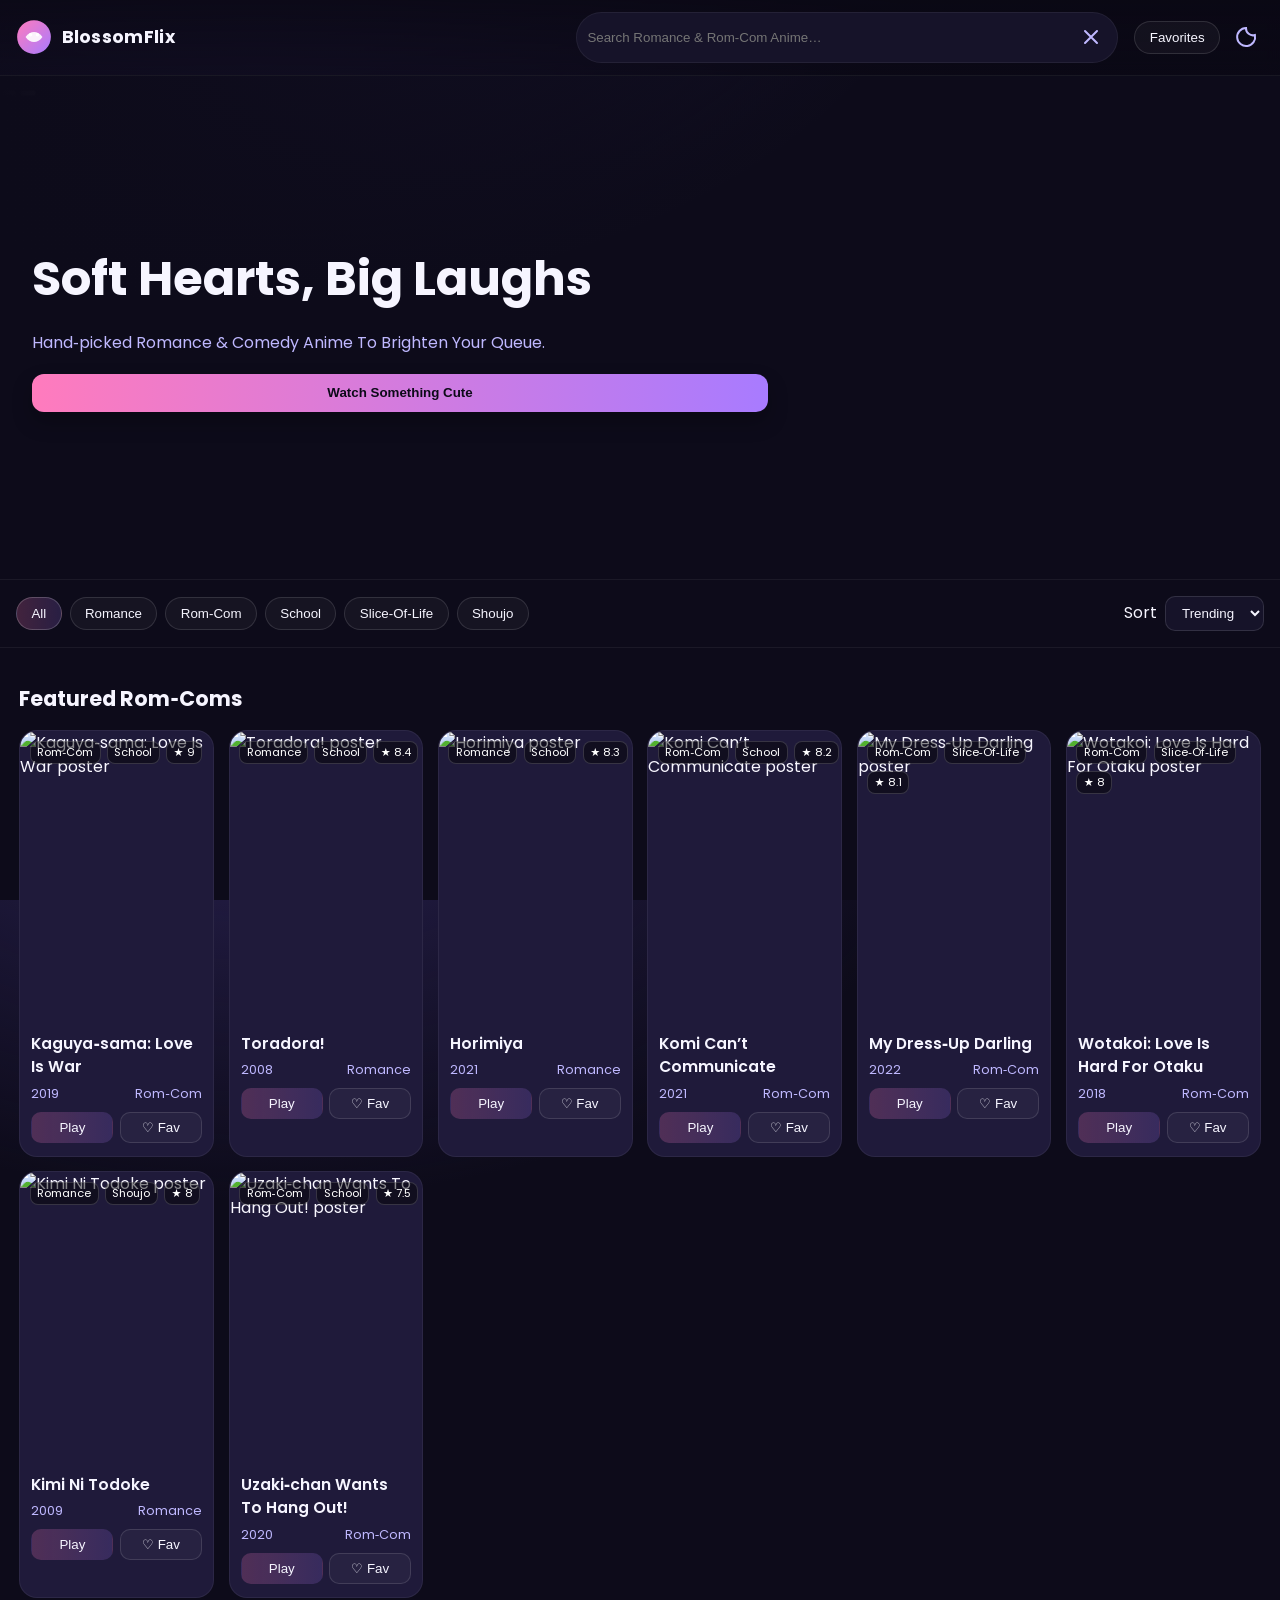
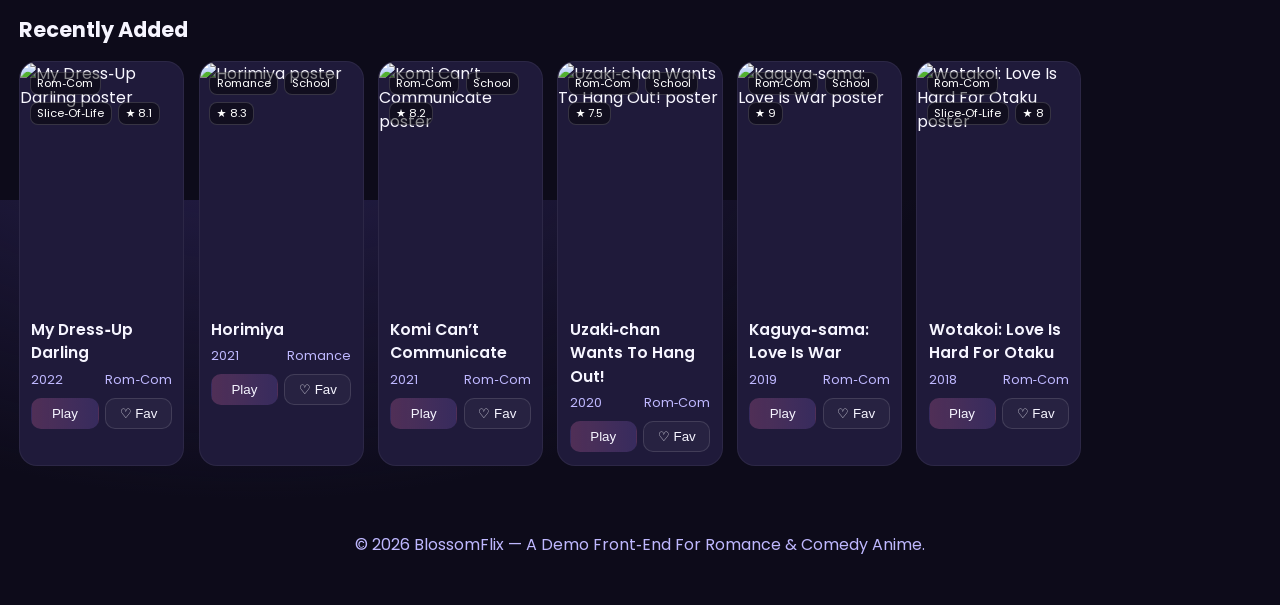
==== index.html @ ffd016f3 "Add files via upload" ====
<!DOCTYPE html>
<html lang="en">
<head>
  <meta charset="UTF-8" />
  <meta name="viewport" content="width=device-width, initial-scale=1.0" />
  <title>BlossomFlix • Romance & Comedy Anime</title>
  <link rel="preconnect" href="https://fonts.googleapis.com">
  <link rel="preconnect" href="https://fonts.gstatic.com" crossorigin>
  <link href="https://fonts.googleapis.com/css2?family=Poppins:wght@400;600;700&display=swap" rel="stylesheet">
  <link rel="stylesheet" href="styles.css" />
</head>
<body>
  <header class="site-header">
    <div class="brand">
      <svg class="logo" viewBox="0 0 64 64" aria-hidden="true">
        <defs>
          <linearGradient id="g" x1="0" x2="1" y1="0" y2="1">
            <stop offset="0" />
            <stop offset="1" />
          </linearGradient>
        </defs>
        <circle cx="32" cy="32" r="30" fill="url(#g)"/>
        <path d="M17 32c8-12 22-12 30 0-8 12-22 12-30 0z" fill="white" opacity="0.9"/>
        <circle cx="26" cy="28" r="3" fill="white"/>
        <circle cx="38" cy="28" r="3" fill="white"/>
      </svg>
      <span class="brand-name">BlossomFlix</span>
    </div>

    <div class="search-wrap">
      <input id="searchInput" type="search" placeholder="Search Romance & Rom‑Com Anime…" aria-label="Search anime" />
      <button id="clearSearch" class="icon-btn" aria-label="Clear search" title="Clear">
        <svg viewBox="0 0 24 24" aria-hidden="true"><path d="M18 6L6 18M6 6l12 12" stroke="currentColor" stroke-width="2" stroke-linecap="round"/></svg>
      </button>
    </div>

    <nav class="user-actions">
      <button id="favoritesBtn" class="pill">Favorites</button>
      <button id="themeToggle" class="icon-btn" aria-label="Toggle theme">
        <svg viewBox="0 0 24 24" aria-hidden="true"><path d="M12 3a9 9 0 108.94 7.06A7 7 0 0112 3z" stroke="currentColor" fill="none" stroke-width="2"/></svg>
      </button>
    </nav>
  </header>

  <section class="hero">
    <div class="hero-slide current" style="--bg:url('https://images.unsplash.com/photo-1520975922039-b37c6cf9ef10?q=80&w=1600&auto=format&fit=crop');">
      <div class="overlay"></div>
      <div class="hero-content">
        <h1>Soft Hearts, Big Laughs</h1>
        <p>Hand‑picked Romance & Comedy Anime To Brighten Your Queue.</p>
        <button class="cta" data-hero-play>Watch Something Cute</button>
      </div>
    </div>
    <div class="hero-slide" style="--bg:url('https://images.unsplash.com/photo-1519681393784-d120267933ba?q=80&w=1600&auto=format&fit=crop');">
      <div class="overlay"></div>
      <div class="hero-content">
        <h1>Meet‑Cute Marathons</h1>
        <p>From Awkward Confessions To Over‑The‑Top Pranks.</p>
        <button class="cta" data-hero-play>Shuffle Play</button>
      </div>
    </div>
    <div class="dots" role="tablist" aria-label="Hero slides">
      <button class="dot active" aria-label="Slide 1"></button>
      <button class="dot" aria-label="Slide 2"></button>
    </div>
  </section>

  <section class="filters" aria-label="Filters">
    <div class="pill-group" role="tablist" aria-label="Genres">
      <button class="pill active" data-filter="all">All</button>
      <button class="pill" data-filter="Romance">Romance</button>
      <button class="pill" data-filter="Rom‑Com">Rom‑Com</button>
      <button class="pill" data-filter="School">School</button>
      <button class="pill" data-filter="Slice‑Of‑Life">Slice‑Of‑Life</button>
      <button class="pill" data-filter="Shoujo">Shoujo</button>
    </div>
    <div class="sort-wrap">
      <label for="sortSelect">Sort</label>
      <select id="sortSelect" aria-label="Sort anime">
        <option value="trending">Trending</option>
        <option value="az">A → Z</option>
        <option value="rating">Rating</option>
        <option value="new">Newest</option>
      </select>
    </div>
  </section>

  <main class="content">
    <section>
      <h2 class="section-title">Featured Rom‑Coms</h2>
      <div id="grid" class="grid" aria-live="polite"></div>
    </section>

    <section>
      <h2 class="section-title">Recently Added</h2>
      <div id="recentGrid" class="grid small" aria-live="polite"></div>
    </section>
  </main>

  <dialog id="playerModal" class="player-modal" aria-label="Player">
    <div class="player-shell">
      <button class="close-btn" aria-label="Close">
        <svg viewBox="0 0 24 24" aria-hidden="true"><path d="M18 6L6 18M6 6l12 12" stroke="currentColor" stroke-width="2" stroke-linecap="round"/></svg>
      </button>
      <div class="player">
        <iframe id="playerFrame" title="BlossomFlix Player" loading="lazy" allowfullscreen></iframe>
      </div>
      <div class="meta">
        <h3 id="playerTitle"></h3>
        <p id="playerDesc"></p>
      </div>
    </div>
  </dialog>

  <footer class="site-footer">
    <p>© <span id="year"></span> BlossomFlix — A Demo Front‑End For Romance & Comedy Anime.</p>
  </footer>

  <script src="app.js"></script>
</body>
</html>
---- styles.css ----
/* BlossomFlix Styles */
:root{
  --bg-1:#0d0b1a;
  --bg-2:#161329;
  --card:#1f1a3a;
  --text:#f6f5ff;
  --muted:#bfb8ff;
  --accent:#ff7bbd;
  --accent-2:#a87bff;
  --ring: 0 0 0 3px rgba(255,123,189,.25);
}

*{box-sizing:border-box}
html,body{height:100%}
body{
  margin:0;
  font-family:Poppins,system-ui,-apple-system,Segoe UI,Roboto,Ubuntu,Cantarell,Noto Sans,sans-serif;
  background:radial-gradient(1200px 800px at 20% -20%, #2a2253 0%, transparent 60%) , var(--bg-1);
  color:var(--text);
  line-height:1.5;
}

.site-header{
  position:sticky; top:0; z-index:50;
  display:flex; align-items:center; gap:1rem;
  padding:0.75rem 1rem;
  background:linear-gradient(180deg, rgba(10,8,20,.9), rgba(10,8,20,.65));
  backdrop-filter: blur(8px);
  border-bottom:1px solid rgba(255,255,255,.06);
}

.brand{display:flex; align-items:center; gap:.6rem; font-weight:700; letter-spacing:.3px}
.logo{width:36px; height:36px}
#g stop:first-child{stop-color:var(--accent)}
#g stop:last-child{stop-color:var(--accent-2)}
.brand-name{font-size:1.1rem}

.search-wrap{
  display:flex; align-items:center; gap:.5rem;
  margin-left:auto; background:var(--bg-2);
  padding:.4rem .5rem; border-radius:999px; border:1px solid rgba(255,255,255,.06);
}
.search-wrap input{
  width:min(40vw,480px); background:transparent; border:0; outline:none; color:var(--text);
}
.icon-btn{
  background:transparent; border:0; color:var(--muted); cursor:pointer;
  width:36px; height:36px; display:grid; place-items:center; border-radius:10px;
}
.icon-btn:focus-visible{outline:none; box-shadow:var(--ring)}

.pill{border:1px solid rgba(255,255,255,.12); background:rgba(255,255,255,.04); color:var(--text); padding:.5rem .9rem; border-radius:999px; cursor:pointer; transition:transform .2s ease, background .2s ease, border-color .2s ease}
.pill:hover{transform:translateY(-1px)}
.pill.active{background:linear-gradient(90deg, rgba(255,123,189,.22), rgba(168,123,255,.18)); border-color:rgba(255,255,255,.2)}

.user-actions{display:flex; align-items:center; gap:.5rem}

.hero{
  position:relative; height:56vh; min-height:380px; overflow:hidden; border-bottom:1px solid rgba(255,255,255,.06);
}
.hero-slide{
  position:absolute; inset:0; background-size:cover; background-position:center;
  background-image:var(--bg);
  opacity:0; transform:scale(1.04); transition:opacity .8s ease, transform .8s ease;
}
.hero-slide.current{opacity:1; transform:scale(1)}
.hero .overlay{position:absolute; inset:0; background:linear-gradient(90deg, rgba(13,11,26,1) 0%, rgba(13,11,26,.8) 45%, rgba(13,11,26,0) 100%)}
.hero-content{position:absolute; inset:0; display:grid; align-content:center; gap:1rem; padding:2rem; max-width:800px}
.hero h1{font-size:clamp(1.8rem, 4vw, 3rem); margin:0}
.hero p{margin:0 0 .2rem; color:var(--muted)}
.cta{align-self:start; background:linear-gradient(90deg, var(--accent), var(--accent-2)); border:0; color:#0c0a18; font-weight:700; padding:.7rem 1.1rem; border-radius:12px; cursor:pointer; box-shadow:0 10px 20px rgba(0,0,0,.25)}
.cta:focus-visible{outline:none; box-shadow:var(--ring)}

.filters{display:flex; justify-content:space-between; align-items:center; gap:1rem; padding:1rem; border-bottom:1px solid rgba(255,255,255,.06)}
.pill-group{display:flex; gap:.5rem; flex-wrap:wrap}
.sort-wrap{display:flex; align-items:center; gap:.5rem}
select{background:var(--bg-2); border:1px solid rgba(255,255,255,.12); color:var(--text); padding:.5rem .75rem; border-radius:10px}

.content{padding:1.2rem}
.section-title{font-size:1.3rem; margin:1rem 0}

.grid{display:grid; grid-template-columns:repeat(auto-fill, minmax(190px,1fr)); gap:.9rem}
.grid.small{grid-template-columns:repeat(auto-fill, minmax(160px,1fr))}

.card{position:relative; overflow:hidden; border-radius:18px; background:var(--card); border:1px solid rgba(255,255,255,.06); transition:transform .2s ease, box-shadow .2s ease}
.card:hover{transform:translateY(-2px); box-shadow:0 10px 24px rgba(0,0,0,.25)}
.thumb{aspect-ratio:2/3; width:100%; object-fit:cover; display:block; filter:saturate(1.08) contrast(1.02)}
.badges{position:absolute; top:.6rem; left:.6rem; display:flex; gap:.4rem; flex-wrap:wrap}
.badge{background:rgba(0,0,0,.45); color:#fff; font-size:.7rem; padding:.15rem .4rem; border-radius:8px; border:1px solid rgba(255,255,255,.16)}
.card-info{padding:.6rem .7rem .8rem}
.title{font-weight:600; font-size:.98rem; margin:.1rem 0 .3rem}
.meta-line{display:flex; justify-content:space-between; align-items:center; font-size:.8rem; color:var(--muted)}
.action-row{display:flex; gap:.4rem; margin-top:.55rem}
.play-btn,.fav-btn{flex:1; padding:.45rem .6rem; border-radius:10px; border:1px solid rgba(255,255,255,.12); background:rgba(255,255,255,.04); color:var(--text); cursor:pointer}
.play-btn{border-color:transparent; background:linear-gradient(90deg, rgba(255,123,189,.22), rgba(168,123,255,.18))}
.play-btn:focus-visible,.fav-btn:focus-visible{outline:none; box-shadow:var(--ring)}

.player-modal{border:none; padding:0; background:transparent}
.player-modal::backdrop{background:rgba(0,0,0,.6); backdrop-filter: blur(2px)}
.player-shell{width:min(1000px, 92vw); margin:6vh auto; background:var(--bg-2); border:1px solid rgba(255,255,255,.1); border-radius:18px; overflow:hidden; position:relative}
.player{aspect-ratio:16/9; background:#000}
.player iframe{width:100%; height:100%; border:0}
.player-shell .meta{padding:1rem 1.1rem 1.3rem}
.close-btn{position:absolute; top:.6rem; right:.6rem; background:rgba(0,0,0,.4); border:1px solid rgba(255,255,255,.2); color:#fff; border-radius:10px; width:36px; height:36px; display:grid; place-items:center; cursor:pointer}

.site-footer{padding:2rem 1rem; text-align:center; color:var(--muted)}

/* Light theme */
.light{--bg-1:#f9f7ff; --bg-2:#ffffff; --card:#ffffff; --text:#130f22; --muted:#5b4f87; }
.light body{background:var(--bg-1)}
.light .search-wrap{border-color:rgba(0,0,0,.08)}
.light .pill{border-color:rgba(0,0,0,.12)}
.light .site-header{background:linear-gradient(180deg, rgba(255,255,255,.9), rgba(255,255,255,.75)); border-bottom-color:rgba(0,0,0,.06)}
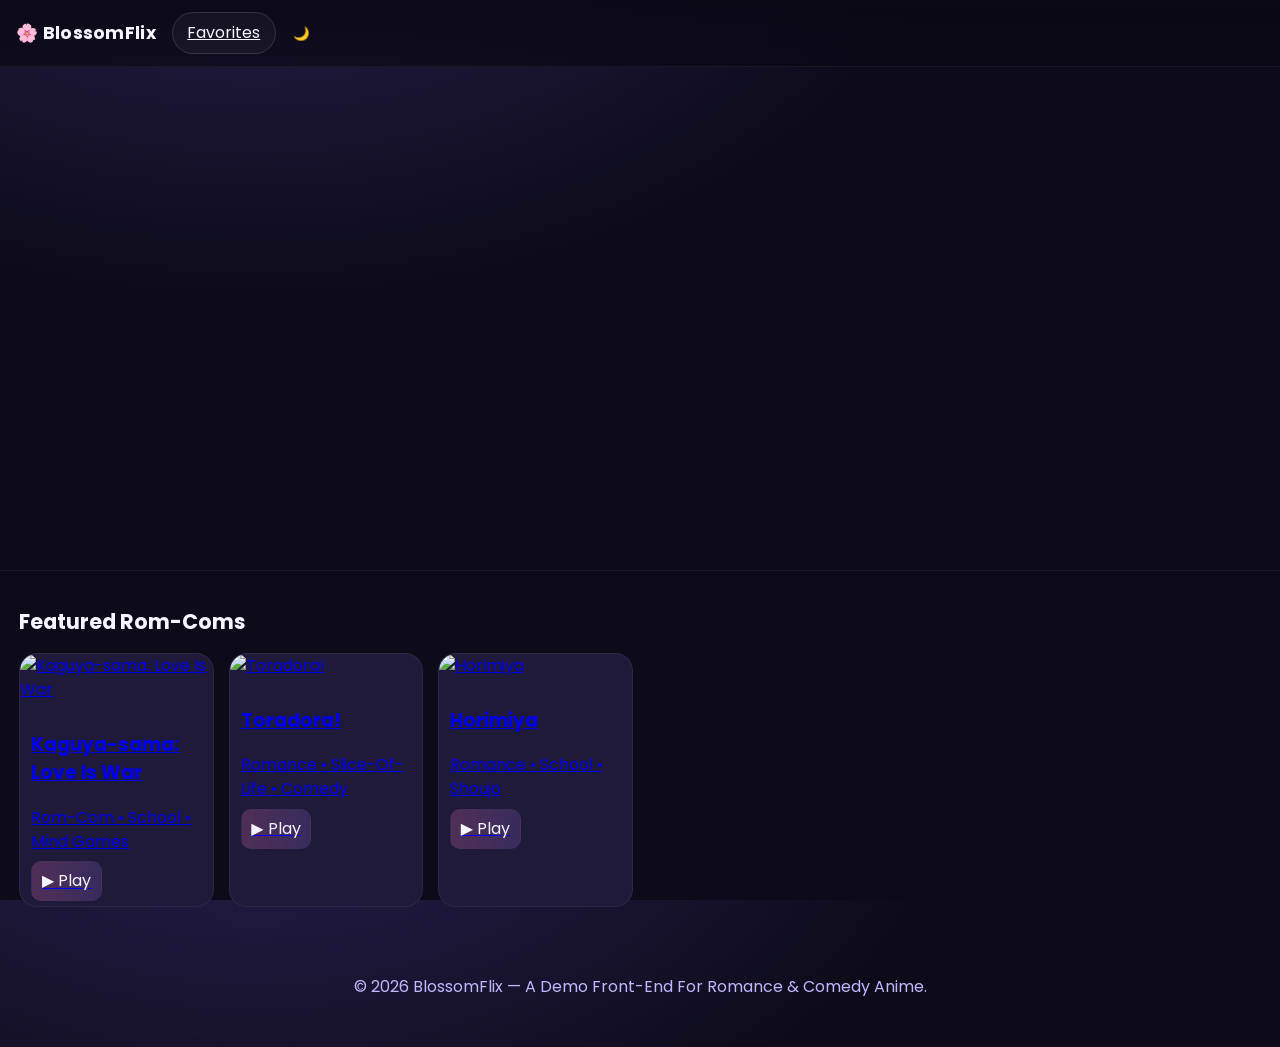
==== commit 74fdc9b2: "Update index.html" ====
--- a/index.html
+++ b/index.html
@@ -12,110 +12,75 @@
 <body>
   <header class="site-header">
     <div class="brand">
-      <svg class="logo" viewBox="0 0 64 64" aria-hidden="true">
-        <defs>
-          <linearGradient id="g" x1="0" x2="1" y1="0" y2="1">
-            <stop offset="0" />
-            <stop offset="1" />
-          </linearGradient>
-        </defs>
-        <circle cx="32" cy="32" r="30" fill="url(#g)"/>
-        <path d="M17 32c8-12 22-12 30 0-8 12-22 12-30 0z" fill="white" opacity="0.9"/>
-        <circle cx="26" cy="28" r="3" fill="white"/>
-        <circle cx="38" cy="28" r="3" fill="white"/>
-      </svg>
-      <span class="brand-name">BlossomFlix</span>
+      <span class="brand-name">🌸 BlossomFlix</span>
     </div>
-
-    <div class="search-wrap">
-      <input id="searchInput" type="search" placeholder="Search Romance & Rom‑Com Anime…" aria-label="Search anime" />
-      <button id="clearSearch" class="icon-btn" aria-label="Clear search" title="Clear">
-        <svg viewBox="0 0 24 24" aria-hidden="true"><path d="M18 6L6 18M6 6l12 12" stroke="currentColor" stroke-width="2" stroke-linecap="round"/></svg>
-      </button>
-    </div>
-
     <nav class="user-actions">
-      <button id="favoritesBtn" class="pill">Favorites</button>
-      <button id="themeToggle" class="icon-btn" aria-label="Toggle theme">
-        <svg viewBox="0 0 24 24" aria-hidden="true"><path d="M12 3a9 9 0 108.94 7.06A7 7 0 0112 3z" stroke="currentColor" fill="none" stroke-width="2"/></svg>
-      </button>
+      <a href="#" class="pill">Favorites</a>
+      <button id="themeToggle" class="icon-btn">🌙</button>
     </nav>
   </header>
 
+  <!-- Hero Section -->
   <section class="hero">
-    <div class="hero-slide current" style="--bg:url('https://images.unsplash.com/photo-1520975922039-b37c6cf9ef10?q=80&w=1600&auto=format&fit=crop');">
-      <div class="overlay"></div>
-      <div class="hero-content">
-        <h1>Soft Hearts, Big Laughs</h1>
-        <p>Hand‑picked Romance & Comedy Anime To Brighten Your Queue.</p>
-        <button class="cta" data-hero-play>Watch Something Cute</button>
-      </div>
-    </div>
-    <div class="hero-slide" style="--bg:url('https://images.unsplash.com/photo-1519681393784-d120267933ba?q=80&w=1600&auto=format&fit=crop');">
-      <div class="overlay"></div>
-      <div class="hero-content">
-        <h1>Meet‑Cute Marathons</h1>
-        <p>From Awkward Confessions To Over‑The‑Top Pranks.</p>
-        <button class="cta" data-hero-play>Shuffle Play</button>
-      </div>
-    </div>
-    <div class="dots" role="tablist" aria-label="Hero slides">
-      <button class="dot active" aria-label="Slide 1"></button>
-      <button class="dot" aria-label="Slide 2"></button>
+    <div class="hero-slide">
+      <a href="kaguya-sama.html" class="hero-link">
+        <img src="https://cdn.myanimelist.net/images/anime/1295/106551.jpg" alt="Kaguya-sama: Love Is War">
+        <div class="overlay"></div>
+        <div class="hero-content">
+          <h1>Kaguya-sama: Love Is War</h1>
+          <p>A Battle Of Wits, Confessions, And Love Games.</p>
+          <span class="cta">▶ Watch Now</span>
+        </div>
+      </a>
     </div>
   </section>
 
-  <section class="filters" aria-label="Filters">
-    <div class="pill-group" role="tablist" aria-label="Genres">
-      <button class="pill active" data-filter="all">All</button>
-      <button class="pill" data-filter="Romance">Romance</button>
-      <button class="pill" data-filter="Rom‑Com">Rom‑Com</button>
-      <button class="pill" data-filter="School">School</button>
-      <button class="pill" data-filter="Slice‑Of‑Life">Slice‑Of‑Life</button>
-      <button class="pill" data-filter="Shoujo">Shoujo</button>
-    </div>
-    <div class="sort-wrap">
-      <label for="sortSelect">Sort</label>
-      <select id="sortSelect" aria-label="Sort anime">
-        <option value="trending">Trending</option>
-        <option value="az">A → Z</option>
-        <option value="rating">Rating</option>
-        <option value="new">Newest</option>
-      </select>
-    </div>
-  </section>
-
+  <!-- Featured Grid -->
   <main class="content">
     <section>
-      <h2 class="section-title">Featured Rom‑Coms</h2>
-      <div id="grid" class="grid" aria-live="polite"></div>
-    </section>
+      <h2 class="section-title">Featured Rom-Coms</h2>
+      <div class="grid">
+        
+        <!-- Anime Card 1 -->
+        <a href="kaguya-sama.html" class="card">
+          <img src="https://cdn.myanimelist.net/images/anime/1295/106551.jpg" alt="Kaguya-sama: Love Is War">
+          <div class="card-info">
+            <h3>Kaguya-sama: Love Is War</h3>
+            <p>Rom-Com • School • Mind Games</p>
+            <span class="play-btn">▶ Play</span>
+          </div>
+        </a>
 
-    <section>
-      <h2 class="section-title">Recently Added</h2>
-      <div id="recentGrid" class="grid small" aria-live="polite"></div>
+        <!-- Anime Card 2 -->
+        <a href="toradora.html" class="card">
+          <img src="https://cdn.myanimelist.net/images/anime/13/22128.jpg" alt="Toradora!">
+          <div class="card-info">
+            <h3>Toradora!</h3>
+            <p>Romance • Slice-Of-Life • Comedy</p>
+            <span class="play-btn">▶ Play</span>
+          </div>
+        </a>
+
+        <!-- Anime Card 3 -->
+        <a href="horimiya.html" class="card">
+          <img src="https://cdn.myanimelist.net/images/anime/1988/111791.jpg" alt="Horimiya">
+          <div class="card-info">
+            <h3>Horimiya</h3>
+            <p>Romance • School • Shoujo</p>
+            <span class="play-btn">▶ Play</span>
+          </div>
+        </a>
+
+      </div>
     </section>
   </main>
 
-  <dialog id="playerModal" class="player-modal" aria-label="Player">
-    <div class="player-shell">
-      <button class="close-btn" aria-label="Close">
-        <svg viewBox="0 0 24 24" aria-hidden="true"><path d="M18 6L6 18M6 6l12 12" stroke="currentColor" stroke-width="2" stroke-linecap="round"/></svg>
-      </button>
-      <div class="player">
-        <iframe id="playerFrame" title="BlossomFlix Player" loading="lazy" allowfullscreen></iframe>
-      </div>
-      <div class="meta">
-        <h3 id="playerTitle"></h3>
-        <p id="playerDesc"></p>
-      </div>
-    </div>
-  </dialog>
-
   <footer class="site-footer">
-    <p>© <span id="year"></span> BlossomFlix — A Demo Front‑End For Romance & Comedy Anime.</p>
+    <p>© <span id="year"></span> BlossomFlix — A Demo Front-End For Romance & Comedy Anime.</p>
   </footer>
 
-  <script src="app.js"></script>
+  <script>
+    document.getElementById("year").textContent = new Date().getFullYear();
+  </script>
 </body>
 </html>
--- a/styles.css
+++ b/styles.css
@@ -105,9 +105,73 @@
 
 .site-footer{padding:2rem 1rem; text-align:center; color:var(--muted)}
 
+
 /* Light theme */
-.light{--bg-1:#f9f7ff; --bg-2:#ffffff; --card:#ffffff; --text:#130f22; --muted:#5b4f87; }
-.light body{background:var(--bg-1)}
-.light .search-wrap{border-color:rgba(0,0,0,.08)}
-.light .pill{border-color:rgba(0,0,0,.12)}
-.light .site-header{background:linear-gradient(180deg, rgba(255,255,255,.9), rgba(255,255,255,.75)); border-bottom-color:rgba(0,0,0,.06)}
+.light{
+  --bg-1:#fef9fb;
+  --bg-2:#ffffff;
+  --card:#ffffff;
+  --text:#2b213b;
+  --muted:#7b6f9b;
+  --accent:#ff69b4;
+  --accent-2:#b57bff;
+  --ring: 0 0 0 3px rgba(255,105,180,.25);
+  background:linear-gradient(180deg, #fff7fa, #f3e9ff);
+}
+
+.light body{
+  background:linear-gradient(180deg, #fff7fa, #f3e9ff);
+}
+
+.light .search-wrap{
+  border-color:rgba(0,0,0,.06);
+  background:#fffafc;
+  box-shadow:0 2px 5px rgba(0,0,0,.05);
+}
+
+.light .pill{
+  border-color:rgba(0,0,0,.08);
+  background:rgba(255,255,255,.6);
+}
+
+.light .pill.active{
+  background:linear-gradient(90deg, rgba(255,105,180,.18), rgba(181,123,255,.16));
+  border-color:rgba(0,0,0,.1);
+}
+
+.light .site-header{
+  background:linear-gradient(180deg, rgba(255,255,255,.95), rgba(255,255,255,.85));
+  border-bottom-color:rgba(0,0,0,.05);
+  box-shadow:0 2px 10px rgba(0,0,0,.04);
+}
+
+.light .card{
+  background:#ffffff;
+  border-color:rgba(0,0,0,.05);
+  box-shadow:0 2px 12px rgba(0,0,0,.05);
+}
+
+.light .play-btn{
+  background:linear-gradient(90deg, rgba(255,105,180,.2), rgba(181,123,255,.18));
+}
+
+.light .player-shell{
+  background:#ffffff;
+  border-color:rgba(0,0,0,.08);
+}
+
+.light .site-footer{
+  color:#8a7ea8;
+}
+.theme-icon {
+  transition: transform 0.3s ease, fill 0.3s ease, stroke 0.3s ease;
+}
+.thumb-link {
+  display: block;
+  border-radius: var(--radius);
+  overflow: hidden;
+}
+
+.thumb-link:hover .thumb {
+  transform: scale(1.05);
+}
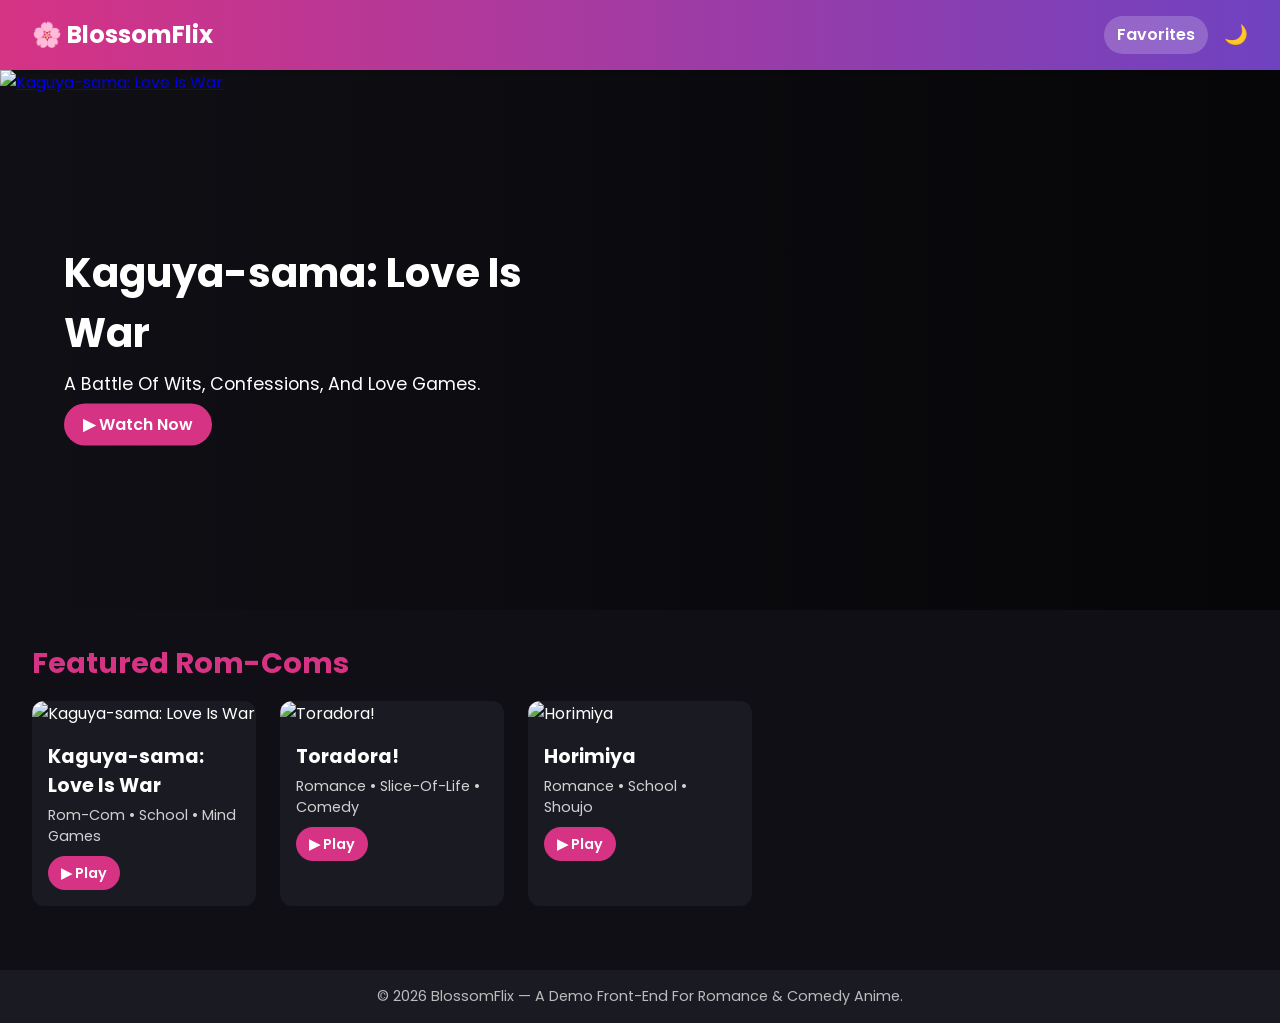
==== commit 8d06a18f: "Update index.html" ====
--- a/index.html
+++ b/index.html
@@ -24,7 +24,7 @@
   <section class="hero">
     <div class="hero-slide">
       <a href="kaguya-sama.html" class="hero-link">
-        <img src="https://cdn.myanimelist.net/images/anime/1295/106551.jpg" alt="Kaguya-sama: Love Is War">
+        <img src="https://platform.polygon.com/wp-content/uploads/sites/2/chorus/uploads/chorus_asset/file/24432810/Kagua_sama__Love_Is_War_7___Aka_Akasaka_SHUEISHA__PROJECT_KAGUYA_.jpeg?quality=90&strip=all&crop=0,3.4613147178592,100,93.077370564282" alt="Kaguya-sama: Love Is War">
         <div class="overlay"></div>
         <div class="hero-content">
           <h1>Kaguya-sama: Love Is War</h1>
--- a/styles.css
+++ b/styles.css
@@ -1,177 +1,489 @@
-/* BlossomFlix Styles */
-:root{
-  --bg-1:#0d0b1a;
-  --bg-2:#161329;
-  --card:#1f1a3a;
-  --text:#f6f5ff;
-  --muted:#bfb8ff;
-  --accent:#ff7bbd;
-  --accent-2:#a87bff;
-  --ring: 0 0 0 3px rgba(255,123,189,.25);
-}
-
-*{box-sizing:border-box}
-html,body{height:100%}
-body{
-  margin:0;
-  font-family:Poppins,system-ui,-apple-system,Segoe UI,Roboto,Ubuntu,Cantarell,Noto Sans,sans-serif;
-  background:radial-gradient(1200px 800px at 20% -20%, #2a2253 0%, transparent 60%) , var(--bg-1);
-  color:var(--text);
-  line-height:1.5;
-}
-
-.site-header{
-  position:sticky; top:0; z-index:50;
-  display:flex; align-items:center; gap:1rem;
-  padding:0.75rem 1rem;
-  background:linear-gradient(180deg, rgba(10,8,20,.9), rgba(10,8,20,.65));
-  backdrop-filter: blur(8px);
-  border-bottom:1px solid rgba(255,255,255,.06);
-}
-
-.brand{display:flex; align-items:center; gap:.6rem; font-weight:700; letter-spacing:.3px}
-.logo{width:36px; height:36px}
-#g stop:first-child{stop-color:var(--accent)}
-#g stop:last-child{stop-color:var(--accent-2)}
-.brand-name{font-size:1.1rem}
-
-.search-wrap{
-  display:flex; align-items:center; gap:.5rem;
-  margin-left:auto; background:var(--bg-2);
-  padding:.4rem .5rem; border-radius:999px; border:1px solid rgba(255,255,255,.06);
-}
-.search-wrap input{
-  width:min(40vw,480px); background:transparent; border:0; outline:none; color:var(--text);
-}
-.icon-btn{
-  background:transparent; border:0; color:var(--muted); cursor:pointer;
-  width:36px; height:36px; display:grid; place-items:center; border-radius:10px;
-}
-.icon-btn:focus-visible{outline:none; box-shadow:var(--ring)}
-
-.pill{border:1px solid rgba(255,255,255,.12); background:rgba(255,255,255,.04); color:var(--text); padding:.5rem .9rem; border-radius:999px; cursor:pointer; transition:transform .2s ease, background .2s ease, border-color .2s ease}
-.pill:hover{transform:translateY(-1px)}
-.pill.active{background:linear-gradient(90deg, rgba(255,123,189,.22), rgba(168,123,255,.18)); border-color:rgba(255,255,255,.2)}
-
-.user-actions{display:flex; align-items:center; gap:.5rem}
-
-.hero{
-  position:relative; height:56vh; min-height:380px; overflow:hidden; border-bottom:1px solid rgba(255,255,255,.06);
-}
-.hero-slide{
-  position:absolute; inset:0; background-size:cover; background-position:center;
-  background-image:var(--bg);
-  opacity:0; transform:scale(1.04); transition:opacity .8s ease, transform .8s ease;
-}
-.hero-slide.current{opacity:1; transform:scale(1)}
-.hero .overlay{position:absolute; inset:0; background:linear-gradient(90deg, rgba(13,11,26,1) 0%, rgba(13,11,26,.8) 45%, rgba(13,11,26,0) 100%)}
-.hero-content{position:absolute; inset:0; display:grid; align-content:center; gap:1rem; padding:2rem; max-width:800px}
-.hero h1{font-size:clamp(1.8rem, 4vw, 3rem); margin:0}
-.hero p{margin:0 0 .2rem; color:var(--muted)}
-.cta{align-self:start; background:linear-gradient(90deg, var(--accent), var(--accent-2)); border:0; color:#0c0a18; font-weight:700; padding:.7rem 1.1rem; border-radius:12px; cursor:pointer; box-shadow:0 10px 20px rgba(0,0,0,.25)}
-.cta:focus-visible{outline:none; box-shadow:var(--ring)}
-
-.filters{display:flex; justify-content:space-between; align-items:center; gap:1rem; padding:1rem; border-bottom:1px solid rgba(255,255,255,.06)}
-.pill-group{display:flex; gap:.5rem; flex-wrap:wrap}
-.sort-wrap{display:flex; align-items:center; gap:.5rem}
-select{background:var(--bg-2); border:1px solid rgba(255,255,255,.12); color:var(--text); padding:.5rem .75rem; border-radius:10px}
-
-.content{padding:1.2rem}
-.section-title{font-size:1.3rem; margin:1rem 0}
-
-.grid{display:grid; grid-template-columns:repeat(auto-fill, minmax(190px,1fr)); gap:.9rem}
-.grid.small{grid-template-columns:repeat(auto-fill, minmax(160px,1fr))}
-
-.card{position:relative; overflow:hidden; border-radius:18px; background:var(--card); border:1px solid rgba(255,255,255,.06); transition:transform .2s ease, box-shadow .2s ease}
-.card:hover{transform:translateY(-2px); box-shadow:0 10px 24px rgba(0,0,0,.25)}
-.thumb{aspect-ratio:2/3; width:100%; object-fit:cover; display:block; filter:saturate(1.08) contrast(1.02)}
-.badges{position:absolute; top:.6rem; left:.6rem; display:flex; gap:.4rem; flex-wrap:wrap}
-.badge{background:rgba(0,0,0,.45); color:#fff; font-size:.7rem; padding:.15rem .4rem; border-radius:8px; border:1px solid rgba(255,255,255,.16)}
-.card-info{padding:.6rem .7rem .8rem}
-.title{font-weight:600; font-size:.98rem; margin:.1rem 0 .3rem}
-.meta-line{display:flex; justify-content:space-between; align-items:center; font-size:.8rem; color:var(--muted)}
-.action-row{display:flex; gap:.4rem; margin-top:.55rem}
-.play-btn,.fav-btn{flex:1; padding:.45rem .6rem; border-radius:10px; border:1px solid rgba(255,255,255,.12); background:rgba(255,255,255,.04); color:var(--text); cursor:pointer}
-.play-btn{border-color:transparent; background:linear-gradient(90deg, rgba(255,123,189,.22), rgba(168,123,255,.18))}
-.play-btn:focus-visible,.fav-btn:focus-visible{outline:none; box-shadow:var(--ring)}
-
-.player-modal{border:none; padding:0; background:transparent}
-.player-modal::backdrop{background:rgba(0,0,0,.6); backdrop-filter: blur(2px)}
-.player-shell{width:min(1000px, 92vw); margin:6vh auto; background:var(--bg-2); border:1px solid rgba(255,255,255,.1); border-radius:18px; overflow:hidden; position:relative}
-.player{aspect-ratio:16/9; background:#000}
-.player iframe{width:100%; height:100%; border:0}
-.player-shell .meta{padding:1rem 1.1rem 1.3rem}
-.close-btn{position:absolute; top:.6rem; right:.6rem; background:rgba(0,0,0,.4); border:1px solid rgba(255,255,255,.2); color:#fff; border-radius:10px; width:36px; height:36px; display:grid; place-items:center; cursor:pointer}
-
-.site-footer{padding:2rem 1rem; text-align:center; color:var(--muted)}
-
-
-/* Light theme */
-.light{
-  --bg-1:#fef9fb;
-  --bg-2:#ffffff;
-  --card:#ffffff;
-  --text:#2b213b;
-  --muted:#7b6f9b;
-  --accent:#ff69b4;
-  --accent-2:#b57bff;
-  --ring: 0 0 0 3px rgba(255,105,180,.25);
-  background:linear-gradient(180deg, #fff7fa, #f3e9ff);
-}
-
-.light body{
-  background:linear-gradient(180deg, #fff7fa, #f3e9ff);
-}
-
-.light .search-wrap{
-  border-color:rgba(0,0,0,.06);
-  background:#fffafc;
-  box-shadow:0 2px 5px rgba(0,0,0,.05);
-}
-
-.light .pill{
-  border-color:rgba(0,0,0,.08);
-  background:rgba(255,255,255,.6);
-}
-
-.light .pill.active{
-  background:linear-gradient(90deg, rgba(255,105,180,.18), rgba(181,123,255,.16));
-  border-color:rgba(0,0,0,.1);
-}
-
-.light .site-header{
-  background:linear-gradient(180deg, rgba(255,255,255,.95), rgba(255,255,255,.85));
-  border-bottom-color:rgba(0,0,0,.05);
-  box-shadow:0 2px 10px rgba(0,0,0,.04);
-}
-
-.light .card{
-  background:#ffffff;
-  border-color:rgba(0,0,0,.05);
-  box-shadow:0 2px 12px rgba(0,0,0,.05);
-}
-
-.light .play-btn{
-  background:linear-gradient(90deg, rgba(255,105,180,.2), rgba(181,123,255,.18));
-}
-
-.light .player-shell{
-  background:#ffffff;
-  border-color:rgba(0,0,0,.08);
-}
-
-.light .site-footer{
-  color:#8a7ea8;
-}
-.theme-icon {
-  transition: transform 0.3s ease, fill 0.3s ease, stroke 0.3s ease;
-}
-.thumb-link {
+/* === GLOBAL RESET === */
+* {
+  margin: 0;
+  padding: 0;
+  box-sizing: border-box;
+}
+
+body {
+  font-family: 'Poppins', sans-serif;
+  background: #0f0f15;
+  color: #fff;
+  transition: background 0.3s, color 0.3s;
+}
+
+/* Light Mode */
+body.light-mode {
+  background: #fefefe;
+  color: #222;
+}
+
+/* === HEADER === */
+.site-header {
+  display: flex;
+  justify-content: space-between;
+  align-items: center;
+  padding: 1rem 2rem;
+  background: linear-gradient(to right, #d63384, #6f42c1);
+  color: #fff;
+  box-shadow: 0 2px 6px rgba(0,0,0,0.25);
+}
+
+.brand-name {
+  font-size: 1.5rem;
+  font-weight: 700;
+}
+
+.user-actions {
+  display: flex;
+  gap: 1rem;
+}
+
+.pill {
+  background: rgba(255,255,255,0.2);
+  padding: 0.4rem 0.8rem;
+  border-radius: 25px;
+  color: #fff;
+  text-decoration: none;
+  font-weight: 600;
+  transition: background 0.3s;
+}
+
+.pill:hover {
+  background: rgba(255,255,255,0.35);
+}
+
+.icon-btn {
+  background: none;
+  border: none;
+  font-size: 1.2rem;
+  cursor: pointer;
+  color: #fff;
+  transition: transform 0.2s;
+}
+
+.icon-btn:hover {
+  transform: scale(1.2);
+}
+
+/* Light Mode Header */
+body.light-mode .site-header {
+  background: linear-gradient(to right, #ffb6d9, #cfa4ff);
+  color: #222;
+}
+
+body.light-mode .pill {
+  background: rgba(0,0,0,0.1);
+  color: #222;
+}
+
+body.light-mode .pill:hover {
+  background: rgba(0,0,0,0.2);
+}
+
+body.light-mode .icon-btn {
+  color: #222;
+}
+
+/* === HERO SECTION === */
+.hero {
+  position: relative;
+  width: 100%;
+  height: 60vh;
+  overflow: hidden;
+}
+
+.hero-slide {
+  position: relative;
+  width: 100%;
+  height: 100%;
+}
+
+.hero-link {
   display: block;
-  border-radius: var(--radius);
+  width: 100%;
+  height: 100%;
+  position: relative;
+}
+
+.hero-link img {
+  width: 100%;
+  height: 100%;
+  object-fit: cover;
+}
+
+.overlay {
+  position: absolute;
+  top: 0;
+  left: 0;
+  width: 100%;
+  height: 100%;
+  background: linear-gradient(to left, rgba(0,0,0,0.6), rgba(0,0,0,0));
+}
+
+.hero-content {
+  position: absolute;
+  top: 50%;
+  left: 5%;
+  transform: translateY(-50%);
+  color: #fff;
+  max-width: 40%;
+}
+
+.hero-content h1 {
+  font-size: 2.5rem;
+  margin-bottom: 0.5rem;
+}
+
+.hero-content p {
+  margin-bottom: 1rem;
+  font-size: 1.1rem;
+}
+
+.cta {
+  background: #d63384;
+  padding: 0.6rem 1.2rem;
+  border-radius: 30px;
+  font-weight: 600;
+  transition: background 0.3s;
+}
+
+.cta:hover {
+  background: #b02a6f;
+}
+
+/* Light Mode Hero */
+body.light-mode .overlay {
+  background: linear-gradient(to left, rgba(255,255,255,0.6), rgba(255,255,255,0));
+}
+
+body.light-mode .hero-content {
+  color: #222;
+}
+
+body.light-mode .cta {
+  background: #ff4da6;
+  color: #fff;
+}
+
+body.light-mode .cta:hover {
+  background: #e63e90;
+}
+
+/* === CONTENT GRID === */
+.content {
+  padding: 2rem;
+}
+
+.section-title {
+  font-size: 1.8rem;
+  margin-bottom: 1rem;
+  font-weight: 700;
+  color: #d63384;
+}
+
+body.light-mode .section-title {
+  color: #b02a6f;
+}
+
+.grid {
+  display: grid;
+  grid-template-columns: repeat(auto-fill, minmax(220px, 1fr));
+  gap: 1.5rem;
+}
+
+.card {
+  position: relative;
+  background: #1a1a22;
+  border-radius: 12px;
   overflow: hidden;
-}
-
-.thumb-link:hover .thumb {
-  transform: scale(1.05);
-}
+  cursor: pointer;
+  text-decoration: none;
+  color: inherit;
+  transition: transform 0.2s, box-shadow 0.3s;
+}
+
+.card img {
+  width: 100%;
+  height: 300px;
+  object-fit: cover;
+}
+
+.card-info {
+  padding: 1rem;
+}
+
+.card-info h3 {
+  font-size: 1.2rem;
+  margin-bottom: 0.3rem;
+}
+
+.card-info p {
+  font-size: 0.9rem;
+  opacity: 0.8;
+}
+
+.play-btn {
+  display: inline-block;
+  margin-top: 0.6rem;
+  padding: 0.4rem 0.8rem;
+  background: #d63384;
+  color: #fff;
+  border-radius: 25px;
+  font-size: 0.9rem;
+  font-weight: 600;
+  transition: background 0.3s;
+}
+
+.play-btn:hover {
+  background: #b02a6f;
+}
+
+/* Card Hover */
+.card:hover {
+  transform: translateY(-5px);
+  box-shadow: 0 6px 18px rgba(0,0,0,0.4);
+}
+
+/* Light Mode Card */
+body.light-mode .card {
+  background: #fff;
+  box-shadow: 0 2px 6px rgba(0,0,0,0.15);
+}
+
+body.light-mode .play-btn {
+  background: #ff4da6;
+}
+
+body.light-mode .play-btn:hover {
+  background: #e63e90;
+}
+
+/* === FOOTER === */
+.site-footer {
+  text-align: center;
+  padding: 1rem;
+  background: #1a1a22;
+  margin-top: 2rem;
+  font-size: 0.9rem;
+  color: #bbb;
+}
+
+body.light-mode .site-footer {
+  background: #f5f5f5;
+  color: #444;
+}
+
+/* === PLAYER PAGE STYLES === */
+
+/* Container */
+.player-page {
+  padding: 2rem;
+  display: flex;
+  flex-direction: column;
+  align-items: center;
+}
+
+/* Anime Title */
+.player-title {
+  font-size: 2rem;
+  font-weight: 700;
+  margin-bottom: 1rem;
+  color: #d63384;
+  text-align: center;
+}
+
+body.light-mode .player-title {
+  color: #b02a6f;
+}
+
+/* Episode Selector */
+.episode-selector {
+  display: flex;
+  flex-wrap: wrap;
+  justify-content: center;
+  gap: 0.6rem;
+  margin-bottom: 1.5rem;
+}
+
+.episode-btn {
+  background: #1a1a22;
+  border: none;
+  padding: 0.6rem 1rem;
+  border-radius: 8px;
+  font-size: 0.9rem;
+  font-weight: 600;
+  color: #fff;
+  cursor: pointer;
+  transition: background 0.3s, transform 0.2s;
+}
+
+.episode-btn:hover {
+  background: #d63384;
+  transform: translateY(-2px);
+}
+
+.episode-btn.active {
+  background: #d63384;
+  color: #fff;
+}
+
+/* Light Mode Episode Buttons */
+body.light-mode .episode-btn {
+  background: #f1f1f1;
+  color: #222;
+}
+
+body.light-mode .episode-btn:hover {
+  background: #ff4da6;
+  color: #fff;
+}
+
+body.light-mode .episode-btn.active {
+  background: #ff4da6;
+  color: #fff;
+}
+
+/* Video Player */
+.player-container {
+  width: 100%;
+  max-width: 1000px;
+  aspect-ratio: 16 / 9;
+  border-radius: 12px;
+  overflow: hidden;
+  box-shadow: 0 6px 18px rgba(0,0,0,0.4);
+  background: #000;
+}
+
+.player-container iframe {
+  width: 100%;
+  height: 100%;
+  border: none;
+}
+
+/* Light Mode Player */
+body.light-mode .player-container {
+  box-shadow: 0 6px 18px rgba(0,0,0,0.15);
+  background: #111;
+}
+/* === HEADER STYLING === */
+.header-banner {
+  width: 100%;
+  background: linear-gradient(135deg, #d63384, #4a148c);
+  padding: 1rem 2rem;
+  display: flex;
+  justify-content: center;
+  box-shadow: 0 4px 12px rgba(0,0,0,0.3);
+}
+
+.header-content {
+  width: 100%;
+  max-width: 1200px;
+  display: flex;
+  align-items: center;
+  justify-content: space-between;
+  color: #fff;
+}
+
+.back-btn {
+  font-weight: 600;
+  color: #fff;
+  text-decoration: none;
+  transition: opacity 0.3s;
+}
+
+.back-btn:hover {
+  opacity: 0.8;
+}
+
+/* === PLAYER PAGE === */
+.player-page {
+  padding: 2rem;
+  display: flex;
+  flex-direction: column;
+  align-items: center;
+}
+
+/* Player */
+.player-container {
+  width: 100%;
+  max-width: 1100px;
+  aspect-ratio: 16 / 9;
+  border-radius: 14px;
+  overflow: hidden;
+  box-shadow: 0 6px 20px rgba(0,0,0,0.5);
+  margin-bottom: 2rem;
+}
+
+.player-container iframe {
+  width: 100%;
+  height: 100%;
+  border: none;
+}
+
+/* === EPISODE CARD === */
+.episode-card {
+  background: #1a1a22;
+  padding: 1.5rem;
+  border-radius: 14px;
+  width: 100%;
+  max-width: 1100px;
+  box-shadow: 0 4px 12px rgba(0,0,0,0.4);
+}
+
+body.light-mode .episode-card {
+  background: #fff;
+  box-shadow: 0 4px 12px rgba(0,0,0,0.1);
+}
+
+.episode-heading {
+  font-size: 1.4rem;
+  font-weight: 700;
+  margin-bottom: 1rem;
+  color: #d63384;
+}
+
+body.light-mode .episode-heading {
+  color: #b02a6f;
+}
+
+/* Episode Buttons */
+.episode-selector {
+  display: flex;
+  flex-wrap: wrap;
+  gap: 0.8rem;
+}
+
+.episode-btn {
+  background: linear-gradient(135deg, #d63384, #4a148c);
+  border: none;
+  padding: 0.8rem 1.2rem;
+  border-radius: 50px;
+  font-size: 0.95rem;
+  font-weight: 600;
+  color: #fff;
+  cursor: pointer;
+  transition: transform 0.2s, box-shadow 0.3s, opacity 0.3s;
+}
+
+.episode-btn:hover {
+  transform: translateY(-2px);
+  box-shadow: 0 4px 10px rgba(214,51,132,0.5);
+  opacity: 0.95;
+}
+
+.episode-btn.active {
+  background: linear-gradient(135deg, #ff4da6, #6a1b9a);
+  box-shadow: 0 4px 14px rgba(255,77,166,0.6);
+}
+
+/* Light Mode Buttons */
+body.light-mode .episode-btn {
+  background: linear-gradient(135deg, #ff7ab8, #c77dff);
+  color: #fff;
+}
+
+body.light-mode .episode-btn.active {
+  background: linear-gradient(135deg, #ff4da6, #a44afc);
+}
+
